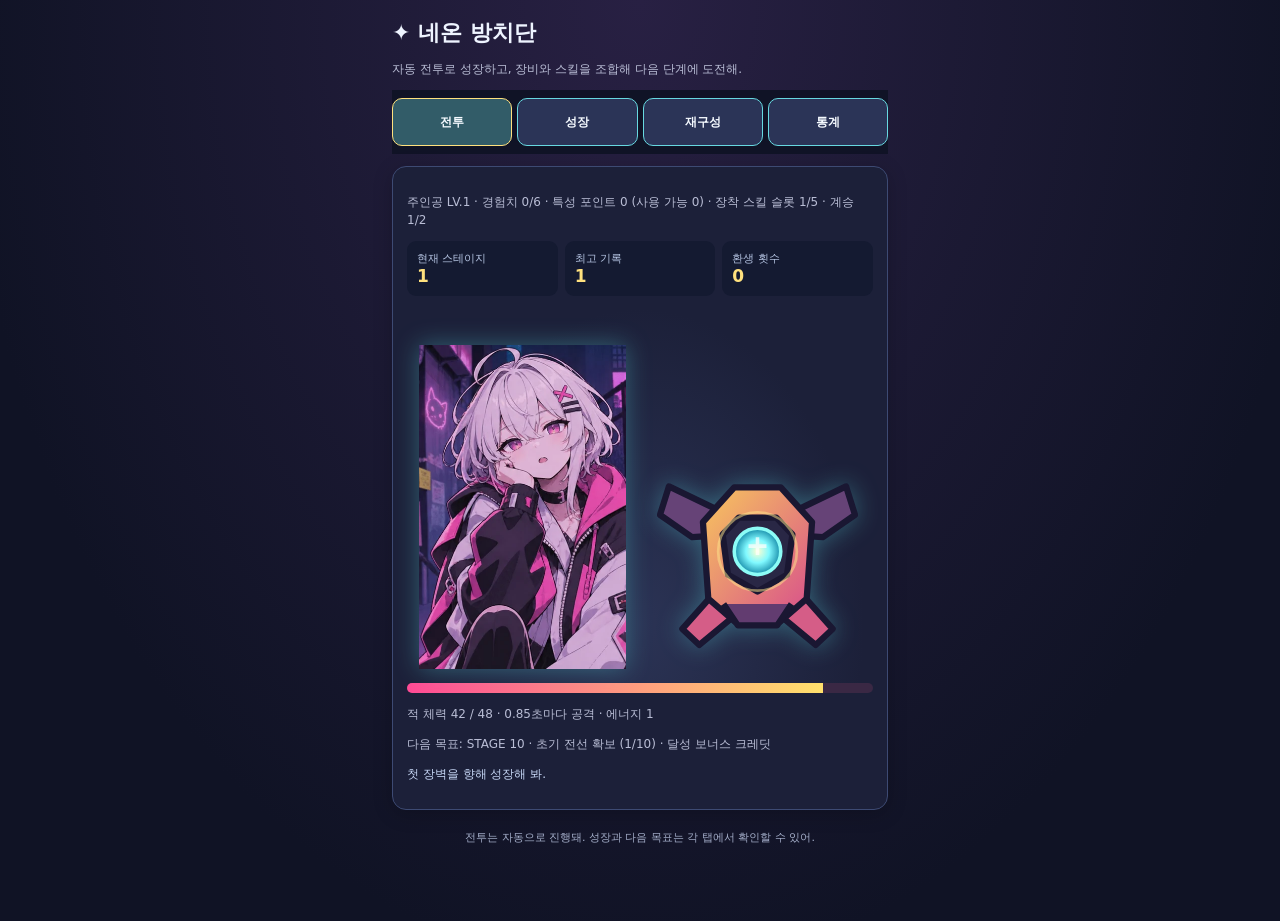
==== site/index.html @ 2f64c277 "fix: expose selected batch mode in initial portrait UI" ====
<!doctype html><html lang="ko"><head><meta charset="utf-8"><meta name="viewport" content="width=device-width,initial-scale=1,viewport-fit=cover"><title>네온 방치단</title><style>
:root{color-scheme:dark;font-family:system-ui,'Noto Sans KR',sans-serif;background:#101325;color:#eef4ff}*{box-sizing:border-box}body{margin:0;background:radial-gradient(ellipse at top,#282043,#101325 75%)}main{max-width:520px;margin:auto;padding:14px 12px 70px}h1{font-size:22px;margin:4px 0}h2{font-size:16px;margin:4px 0 12px;color:#8bf5e9}p{line-height:1.5}.sub{color:#b9bdd5;font-size:12px}.panel{background:#1c2039;border:1px solid #3d4a73;border-radius:14px;padding:14px;margin:12px 0;box-shadow:0 4px 20px #0003}.stats{display:grid;grid-template-columns:repeat(3,1fr);gap:7px}.stat{background:#141a31;padding:10px;border-radius:9px;font-size:11px;color:#b6c5e3}.stat strong{display:block;font-size:17px;color:#ffe17e;overflow-wrap:anywhere}.fight{display:flex;align-items:center;justify-content:space-around;gap:10px;min-height:145px}.fight img{height:106px;width:42%;object-fit:contain;filter:drop-shadow(0 0 12px #5de4e655)}.fight img:first-child{object-position:bottom}.bar{height:10px;background:#3a2844;border-radius:8px;overflow:hidden}.bar>div{height:100%;background:linear-gradient(90deg,#ff4a95,#ffe06c);transition:width .12s}.grid{display:grid;grid-template-columns:1fr 1fr;gap:9px}button{background:#2b3457;border:1px solid #67d9e1;color:#f5faff;padding:11px 9px;border-radius:10px;min-height:61px;font-weight:750;text-align:left;cursor:pointer}button:disabled{opacity:.38;cursor:default}button:focus-visible,input:focus-visible{outline:3px solid #ffe17e;outline-offset:3px}button strong{display:block;color:#ffe17e;font-size:13px}button small{display:block;color:#bbc9e5;margin-top:4px;font-size:11px;line-height:1.35}.wide{width:100%;margin:6px 0}.accent{background:#47305b;border-color:#f477c1}.good{background:#244f50;border-color:#80f3dc}.pill{display:inline-block;border:1px solid #77d9d4;border-radius:99px;padding:4px 9px;font-size:11px;color:#9ef7ef}.hint{background:#141a30;border-left:3px solid #ffcf66;padding:10px;font-size:12px;line-height:1.5}.log{font-size:12px;color:#c6d6f5;min-height:18px}.hide{display:none!important}label{font-size:12px;display:flex;align-items:center;gap:8px;margin:8px 0}input[type=checkbox]{width:19px;height:19px;accent-color:#5ee3d9}footer{font-size:11px;color:#a4aec9;text-align:center;margin-top:20px}#speedNotice{color:#ffe17e;font-size:12px}.nav{position:sticky;top:0;z-index:10;display:grid;grid-template-columns:repeat(4,1fr);gap:5px;background:#101325ed;padding:8px 0}.nav button{min-height:43px;text-align:center;padding:7px 2px;font-size:12px}.nav button.active{background:#325c68;border-color:#ffe17e}.view-hidden{display:none!important}
/* 40차: 세로형 모바일 터치/안전 영역 대응 */
html{-webkit-text-size-adjust:100%;touch-action:manipulation}body{min-width:0}main{padding-bottom:calc(76px + env(safe-area-inset-bottom,0px))}button{touch-action:manipulation;overflow-wrap:anywhere}.nav{top:env(safe-area-inset-top,0px);padding-top:8px}.nav button{min-height:48px}input[type=checkbox]{width:24px;height:24px;flex-shrink:0}.stat{min-width:0}.stat strong{font-variant-numeric:tabular-nums}@media(max-width:390px){main{padding-left:9px;padding-right:9px}.panel{padding:11px}.stats{gap:5px}.stat{padding:8px 6px;font-size:10px}.stat strong{font-size:15px}.grid{gap:6px}button{padding:10px 7px;min-height:54px;font-size:12px}.nav button{font-size:12px}.fight img{max-width:44%}}@media(max-width:340px){.stats{grid-template-columns:repeat(2,minmax(0,1fr))}.grid{grid-template-columns:1fr}.nav{gap:2px}.nav button{font-size:11px}}

/* Automated combat-visibility improvement: reserve a meaningful portrait combat canvas. */
[data-screen="battle"]{overflow:hidden}
[data-screen="battle"] .fight{min-height:clamp(250px,43svh,420px);gap:4px;align-items:flex-end;padding:10px 0 14px;background:radial-gradient(ellipse at 50% 85%,#38446d88,transparent 68%);border-radius:12px}
[data-screen="battle"] .fight img{height:clamp(210px,36svh,355px);width:49%;max-width:49%;object-fit:contain;object-position:center bottom}
[data-screen="battle"] .fight img:first-child{object-position:center bottom}
@media(max-height:620px){[data-screen="battle"] .fight{min-height:205px}[data-screen="battle"] .fight img{height:195px}}
@media(prefers-reduced-motion:no-preference){[data-screen="battle"] .fight img{transition:filter .2s ease}}
/* Portrait battle presence: subtle silhouettes and boss emphasis without new controls. */
@media(prefers-reduced-motion:no-preference){
 [data-screen="battle"] .fight img:first-child{animation:hero-breathe 2.8s ease-in-out infinite;transform-origin:center bottom}
 [data-screen="battle"] .fight img:last-child{animation:enemy-hover 2.2s ease-in-out infinite;transform-origin:center bottom}
 [data-screen="battle"] .fight img[src="boss_guardian.webp"]{animation:boss-presence 1.8s ease-in-out infinite;filter:drop-shadow(0 0 18px #ff6aab99)}
 [data-screen="battle"] .fight img[src="boss_overheat.webp"]{animation:boss-presence 1.6s ease-in-out infinite;filter:drop-shadow(0 0 18px #ffba6699)}
}
@keyframes hero-breathe{0%,100%{transform:translateY(0)}50%{transform:translateY(-4px)}}
@keyframes enemy-hover{0%,100%{transform:translateY(0)}50%{transform:translateY(-7px)}}
@keyframes boss-presence{0%,100%{transform:translateY(0) scale(1)}50%{transform:translateY(-5px) scale(1.035)}}

/* Integration v1: visual-only portrait combat hierarchy; gameplay bindings untouched. */
@media (max-width:520px){
 [data-screen="battle"]{background:linear-gradient(180deg,#26213f,#17213b 65%,#13192c);border-color:#685b87;box-shadow:0 12px 30px #0006}
 [data-screen="battle"] .fight{position:relative;min-height:clamp(265px,40svh,390px);align-items:flex-end;gap:2px;padding:20px 4px 18px;border:1px solid #6de5e433;border-radius:14px;background:radial-gradient(ellipse at 50% 88%,#2bb8bb35,transparent 55%),linear-gradient(180deg,#171a36,#222344)}
 [data-screen="battle"] .fight img{height:clamp(220px,36svh,350px);width:49%;max-width:49%;object-fit:contain;object-position:center bottom;filter:drop-shadow(0 12px 12px #0009)}
 [data-screen="battle"] .stats{position:relative;z-index:1;gap:5px}
 [data-screen="battle"] .stat{background:#111b34cc;border:1px solid #60739955}
 [data-screen="battle"] .bar{height:12px;border:1px solid #785f87}
}
@media (max-height:650px) and (max-width:520px){[data-screen="battle"] .fight{min-height:205px}[data-screen="battle"] .fight img{height:195px}}
@media (prefers-reduced-motion:reduce){[data-screen="battle"] .fight img{animation:none!important;transition:none!important}}
  .battle-cue{font-size:12px;font-weight:650;color:#9ceee5;margin:5px 0}.battle-cue.reward{color:#ffe17e}.battle-cue:empty{display:none}.quest-list{display:grid;gap:7px;margin:10px 0}.quest-row{display:flex;justify-content:space-between;align-items:center;gap:8px;min-width:0;padding:10px 12px;border-radius:9px;background:#141a31;font-size:12px}.quest-row span{min-width:0;overflow-wrap:anywhere}.quest-row strong{font-size:12px;color:#ffe17e;text-align:right;white-space:normal;overflow-wrap:anywhere;max-width:58%}
/* Keep full skill descriptions and actions in distinct rows; narrow mobile viewports must not overlap. */
#skillList{grid-template-columns:minmax(0,1fr)}
#skillList>[data-skill]{display:grid;grid-template-columns:repeat(2,minmax(0,1fr));gap:8px;padding:11px;min-width:0;background:#141a31;border:1px solid #52678a;border-radius:11px}
#skillList>[data-skill]>strong{grid-column:1/-1;display:block;min-width:0;overflow-wrap:anywhere;font-size:13px;line-height:1.5;color:#eef4ff}
#skillList>[data-skill]>button{min-width:0;min-height:48px;padding:8px;text-align:center;overflow-wrap:anywhere}

/* Stage-60 choice remains readable once claimed; mobile buttons have their own footprint. */
#allocationPanel{scroll-margin-top:80px}
#frontlineSupportChoices{grid-template-columns:repeat(2,minmax(0,1fr));gap:8px}
#frontlineSupportChoices button{min-width:0;min-height:68px;overflow-wrap:anywhere}
#frontlineSupportChoices button:disabled{opacity:.64}
#frontlineSupportChoices button.support-selected{opacity:1;background:#2c575d;border:2px solid #ffe17e}
</style></head><body><main>
<h1>✦ 네온 방치단</h1><p class="sub">자동 전투로 성장하고, 장비와 스킬을 조합해 다음 단계에 도전해.</p>
<nav class="nav" aria-label="화면 이동"><button data-view="battle" class="active">전투</button><button data-view="growth">성장</button><button data-view="reset">재구성</button><button data-view="stats">통계</button></nav>
<section data-screen="battle" class="panel"><p class="sub" id="heroGrowth" aria-live="polite"></p><div class="stats"><div class="stat">현재 스테이지<strong id="stage"></strong></div><div class="stat">최고 기록<strong id="best"></strong></div><div class="stat">환생 횟수<strong id="rebirths"></strong></div></div><div class="fight"><img src="seha_portrait.webp" alt="전투 캐릭터"><img id="enemyImage" src="enemy_scout.svg" alt="적"></div><div class="bar"><div id="hpBar"></div></div><p class="sub" id="battleInfo"></p><div id="skillCue" class="battle-cue" aria-live="off"></div><div id="rewardCue" class="battle-cue reward" aria-live="off"></div><p class="sub" id="battleGoal" aria-live="off"></p><p class="log" id="log"></p></section>
<section data-screen="growth" class="panel"><h2>⚔ 장비·스킬</h2><p class="sub" id="weaponInfo"></p><p class="sub" id="skillInfo"></p><p class="sub" id="skillChoiceInfo"></p><div id="skillChoice" class="grid"></div><div id="skillList" class="grid"></div><p class="sub">STAGE 15부터 무기 드롭, STAGE 20에서 첫 스킬 1개를 선택할 수 있어. 추가 스킬은 자동 전투 중 무작위로 획득하고, 재구성 시 계승 지정 스킬만 LV.1로 유지돼.</p></section>
<section data-screen="growth" class="panel"><h2>✦ 주인공 특성</h2><p class="sub" id="traitPoints"></p><div class="grid" id="traits"></div><button id="traitReset" class="wide">특성 전체 초기화 · 포인트 반환</button><p class="sub">스킬 가속·장비 탐색은 임시 적용 중이야. 계승 확장은 LV.60부터 투자할 수 있어.</p></section>
<section data-screen="stats" class="panel"><h2>◎ 성장 목표</h2><div id="goal" class="hint"></div><p id="speedNotice"></p></section>
<section data-screen="growth" class="panel"><h2>01 · 기본 성장</h2><div class="stats"><div class="stat">크레딧<strong id="credits"></strong></div><div class="stat">에너지 / 초<strong id="energyRate"></strong></div><div class="stat">전투력<strong id="power"></strong></div></div><p class="sub">전투에서 크레딧을 얻고, 발전기로 에너지를 생산해. 에너지는 전투력 증폭에 쓰여. 각 생산 계층은 다른 역할을 맡아.</p><div id="allocationPanel" class="hide" style="margin:10px 0;padding:10px;border:1px solid #555;border-radius:8px"><strong>STAGE 55 · 전선 배분</strong><p id="allocationStatus">균형 운용</p><div id="allocationCompare" class="hint" style="white-space:pre-line" aria-live="off"></div><div style="display:flex;gap:5px;flex-wrap:wrap"><button data-allocation="balanced">균형</button><button data-allocation="assault">공격 집중</button><button data-allocation="supply">보급 집중</button></div><small>공격은 현재 구간 돌파, 보급은 크레딧 축적에 유리해. 배분은 언제든 변경할 수 있어.</small>
<div id="frontlineSupportPanel" class="hide" style="border-top:1px solid #52678a;padding-top:12px;margin-top:12px">
 <strong>STAGE 60 · 전선 지원 선택</strong>
 <p class="sub" id="frontlineSupportInfo">이번 회차 무료 지원 1회</p>
 <div class="grid" id="frontlineSupportChoices">
  <button data-frontline-support="firepower"><strong>전투 지원</strong><small>전투 엔진 +2단계</small></button>
  <button data-frontline-support="industry"><strong>보급 지원</strong><small>크레딧 주조기 +2단계</small></button>
  <button data-frontline-support="training"><strong>훈련 지원</strong><small>다음 주인공 레벨 경험치 100%</small></button>
 </div><small>선택하지 않아도 자동 전투는 계속돼. 재구성하면 다시 선택할 수 있어.</small>
</div></div><button id="batchPurchase" type="button" class="wide" aria-pressed="false" aria-label="강화 구매 1회 선택됨. 누르면 3회로 변경">강화 구매: 1회</button><p class="sub">1회 / 최대 3회 선택 · 크레딧은 각 강화의 실제 비용만큼 차감돼. 자동 구매와는 별개야.</p><div class="grid" id="upgrades"></div></section>
<section data-screen="growth" class="panel"><h2>◇ 시간제 퀘스트</h2><p class="sub">긴급 배송(6초) · 부품 회수(30초) · 장거리 운송(120초). 전투와 별도로 진행되며, 보상을 직접 수령할 수 있어. 기존 정기 회수를 대체해.</p><div class="stats"><div class="stat" style="grid-column:span 3">퀘스트 대기 보상<strong id="cacheAmount">0</strong></div></div><div id="cacheTimer" class="quest-list" aria-live="off">진행 중</div><button class="wide good" id="claimCache">퀘스트 보상 수령</button></section>
<section data-screen="reset" class="panel"><h2>02 · 재구성</h2><p class="sub">스테이지 100부터 가능. 기본 성장과 현재 스테이지를 초기화하고 영구 코어를 얻어. 최고 기록과 해금 이력은 유지돼.</p><div class="stats"><div class="stat">보유 코어<strong id="cores"></strong></div><div class="stat">예상 획득<strong id="coreGain"></strong></div><div class="stat">영구 효율<strong id="coreBoost"></strong></div></div><button id="rebirth" class="wide accent">재구성 실행<small>초기화 범위와 보상 확인</small></button><div class="grid" id="coreUpgrades"></div></section>
<section data-screen="reset" class="panel"><h2>03 · 자동화</h2><p class="sub">첫 재구성 이후 자동 구매가 열리고, 코어로 자동화 수준을 강화할 수 있어. 이전 구간의 반복 조작을 줄이는 것이 목표야.</p><div id="autoLocked" class="hint">첫 재구성 후 자동 구매를 해금할 수 있어.</div><div id="autoControls" class="hide"><label><input type="checkbox" id="autoBuy"> 기본 성장 자동 구매</label><label><input type="checkbox" id="autoRebirth"> 조건부 자동 재구성 (상위 해금 필요)</label><label><input type="checkbox" id="phaseFocus"> 위상 목표 우선 (재구성 2회부터 자동 환생 일시 보류)</label><p class="sub" id="autoDetails"></p></div></section>
<section data-screen="reset" class="panel"><h2>04 · 위상 전환</h2><p class="sub">스테이지 180과 재구성 2회부터 가능. 재구성 계층까지 초기화하고 새로운 영구 생산 효율을 얻어.</p><div class="stats"><div class="stat">위상 토큰<strong id="phaseTokens"></strong></div><div class="stat">예상 획득<strong id="phaseGain"></strong></div><div class="stat">위상 전환<strong id="phases"></strong></div></div><button id="phase" class="wide">위상 전환 실행</button><p class="sub">첫 위상 전환 이후 위상 흐름 생산과 압축 연구가 열려. 위상 압축은 이후 환생의 시작 조건과 보상을 변경해.</p></section>
<section data-screen="reset" class="panel hide" id="phaseLayer"><h2>05 · 위상 생산 계층</h2><p class="sub">첫 위상 전환 이후부터 흐름을 자동 생산해. 위상 압축은 다음 재구성의 코어 획득량과 시작 자원을 높여, 이전 성장 구간을 더 빠르게 통과하게 해.</p><div class="stats"><div class="stat">위상 흐름<strong id="phaseFlux"></strong></div><div class="stat">초당 흐름<strong id="fluxRate"></strong></div><div class="stat">압축 단계<strong id="phaseEngineLevel">영구 유지</strong></div></div><button id="phaseEngine" class="wide good">위상 압축 강화</button></section>
<section data-screen="stats" class="panel"><h2>설정</h2><button id="save" class="wide">지금 저장</button><button id="reset" class="wide">저장 데이터 초기화 (2회 확인)</button><p class="sub">최대 2시간 오프라인 생산을 계산해. 자동 환생은 오프라인에서 실행하지 않아.</p></section>
<section data-screen="stats" class="panel"><h2>상세 통계</h2><div class="stats"><div class="stat">현재 STAGE<strong id="statStage">1</strong></div><div class="stat">처치 수<strong id="statKills">0</strong></div><div class="stat">공격 간격<strong id="statInterval">0.85초</strong></div></div><p class="sub">상세 기록은 필요할 때만 이 탭에서 확인해.</p></section><footer>전투는 자동으로 진행돼. 성장과 다음 목표는 각 탭에서 확인할 수 있어.</footer></main><script src="game.js"></script><script>(function(){const buttons=[...document.querySelectorAll('[data-view]')];function show(view){buttons.forEach(b=>{b.classList.toggle('active',b.dataset.view===view);b.setAttribute('aria-pressed',String(b.dataset.view===view))});document.querySelectorAll('[data-screen]').forEach(el=>el.classList.toggle('view-hidden',el.dataset.screen!==view));}buttons.forEach(b=>b.addEventListener('click',()=>show(b.dataset.view)));show('battle');setInterval(()=>{if(typeof s==='undefined')return;document.getElementById('statStage').textContent=fmt(s.stage);document.getElementById('statKills').textContent=fmt(s.kills);document.getElementById('statInterval').textContent=attackInterval().toFixed(2)+'초';},500)})();</script></body></html>
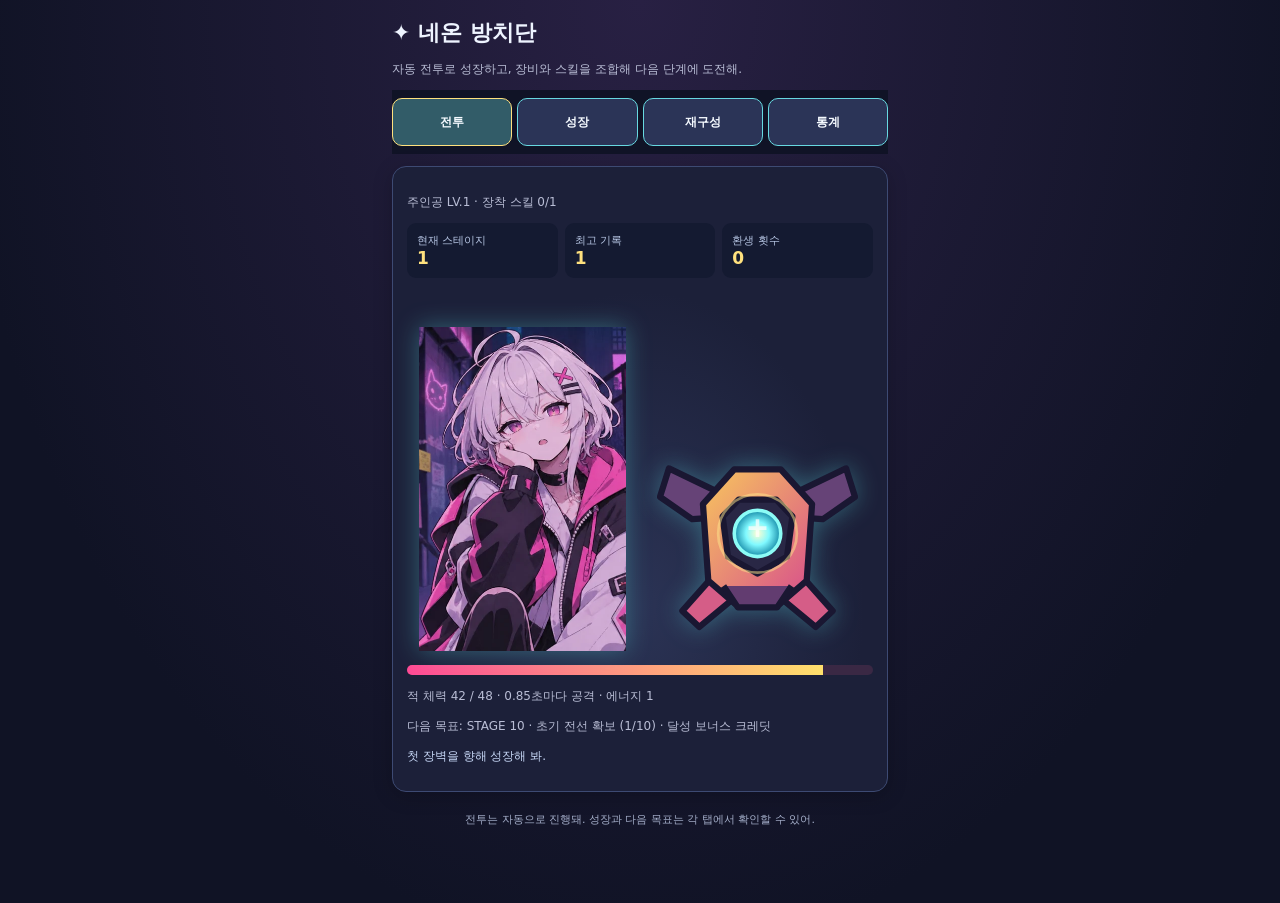
==== commit a67a1313: "ui(growth): add stage75 optional reward panel and move detailed hero stats out of battle" ====
--- a/site/index.html
+++ b/site/index.html
@@ -44,12 +44,17 @@
 #frontlineSupportChoices{grid-template-columns:repeat(2,minmax(0,1fr));gap:8px}
 #frontlineSupportChoices button{min-width:0;min-height:68px;overflow-wrap:anywhere}
 #frontlineSupportChoices button:disabled{opacity:.64}
-#frontlineSupportChoices button.support-selected{opacity:1;background:#2c575d;border:2px solid #ffe17e}
+#frontlineSupportChoices button.support-selected,#breakthroughChoices button.support-selected{opacity:1;background:#2c575d;border:2px solid #ffe17e}
+#breakthroughPanel{border-top:1px solid #52678a;padding-top:12px;margin-top:12px}
+#breakthroughChoices{grid-template-columns:repeat(2,minmax(0,1fr));gap:8px}
+#breakthroughChoices button{min-width:0;min-height:68px;overflow-wrap:anywhere}
+#breakthroughChoices button:disabled{opacity:.64}
+#breakthroughInfo{overflow-wrap:anywhere}
 </style></head><body><main>
 <h1>✦ 네온 방치단</h1><p class="sub">자동 전투로 성장하고, 장비와 스킬을 조합해 다음 단계에 도전해.</p>
 <nav class="nav" aria-label="화면 이동"><button data-view="battle" class="active">전투</button><button data-view="growth">성장</button><button data-view="reset">재구성</button><button data-view="stats">통계</button></nav>
 <section data-screen="battle" class="panel"><p class="sub" id="heroGrowth" aria-live="polite"></p><div class="stats"><div class="stat">현재 스테이지<strong id="stage"></strong></div><div class="stat">최고 기록<strong id="best"></strong></div><div class="stat">환생 횟수<strong id="rebirths"></strong></div></div><div class="fight"><img src="seha_portrait.webp" alt="전투 캐릭터"><img id="enemyImage" src="enemy_scout.svg" alt="적"></div><div class="bar"><div id="hpBar"></div></div><p class="sub" id="battleInfo"></p><div id="skillCue" class="battle-cue" aria-live="off"></div><div id="rewardCue" class="battle-cue reward" aria-live="off"></div><p class="sub" id="battleGoal" aria-live="off"></p><p class="log" id="log"></p></section>
-<section data-screen="growth" class="panel"><h2>⚔ 장비·스킬</h2><p class="sub" id="weaponInfo"></p><p class="sub" id="skillInfo"></p><p class="sub" id="skillChoiceInfo"></p><div id="skillChoice" class="grid"></div><div id="skillList" class="grid"></div><p class="sub">STAGE 15부터 무기 드롭, STAGE 20에서 첫 스킬 1개를 선택할 수 있어. 추가 스킬은 자동 전투 중 무작위로 획득하고, 재구성 시 계승 지정 스킬만 LV.1로 유지돼.</p></section>
+<section data-screen="growth" class="panel"><h2>⚔ 장비·스킬</h2><p class="sub" id="heroDetails"></p><p class="sub" id="weaponInfo"></p><p class="sub" id="skillInfo"></p><p class="sub" id="skillChoiceInfo"></p><div id="skillChoice" class="grid"></div><div id="skillList" class="grid"></div><p class="sub">STAGE 15부터 무기 드롭, STAGE 20에서 첫 스킬 1개를 선택할 수 있어. 추가 스킬은 자동 전투 중 무작위로 획득하고, 재구성 시 계승 지정 스킬만 LV.1로 유지돼.</p></section>
 <section data-screen="growth" class="panel"><h2>✦ 주인공 특성</h2><p class="sub" id="traitPoints"></p><div class="grid" id="traits"></div><button id="traitReset" class="wide">특성 전체 초기화 · 포인트 반환</button><p class="sub">스킬 가속·장비 탐색은 임시 적용 중이야. 계승 확장은 LV.60부터 투자할 수 있어.</p></section>
 <section data-screen="stats" class="panel"><h2>◎ 성장 목표</h2><div id="goal" class="hint"></div><p id="speedNotice"></p></section>
 <section data-screen="growth" class="panel"><h2>01 · 기본 성장</h2><div class="stats"><div class="stat">크레딧<strong id="credits"></strong></div><div class="stat">에너지 / 초<strong id="energyRate"></strong></div><div class="stat">전투력<strong id="power"></strong></div></div><p class="sub">전투에서 크레딧을 얻고, 발전기로 에너지를 생산해. 에너지는 전투력 증폭에 쓰여. 각 생산 계층은 다른 역할을 맡아.</p><div id="allocationPanel" class="hide" style="margin:10px 0;padding:10px;border:1px solid #555;border-radius:8px"><strong>STAGE 55 · 전선 배분</strong><p id="allocationStatus">균형 운용</p><div id="allocationCompare" class="hint" style="white-space:pre-line" aria-live="off"></div><div style="display:flex;gap:5px;flex-wrap:wrap"><button data-allocation="balanced">균형</button><button data-allocation="assault">공격 집중</button><button data-allocation="supply">보급 집중</button></div><small>공격은 현재 구간 돌파, 보급은 크레딧 축적에 유리해. 배분은 언제든 변경할 수 있어.</small>
@@ -61,11 +66,21 @@
   <button data-frontline-support="industry"><strong>보급 지원</strong><small>크레딧 주조기 +2단계</small></button>
   <button data-frontline-support="training"><strong>훈련 지원</strong><small>다음 주인공 레벨 경험치 100%</small></button>
  </div><small>선택하지 않아도 자동 전투는 계속돼. 재구성하면 다시 선택할 수 있어.</small>
-</div></div><button id="batchPurchase" type="button" class="wide" aria-pressed="false" aria-label="강화 구매 1회 선택됨. 누르면 3회로 변경">강화 구매: 1회</button><p class="sub">1회 / 최대 3회 선택 · 크레딧은 각 강화의 실제 비용만큼 차감돼. 자동 구매와는 별개야.</p><div class="grid" id="upgrades"></div></section>
+</div>
+<div id="breakthroughPanel" class="hide">
+  <strong>STAGE 75 · 후반 보급 선택</strong>
+  <p class="sub" id="breakthroughInfo">이번 회차 무료 보급 1회</p>
+  <div id="breakthroughChoices" class="grid">
+    <button data-breakthrough="weapon"><strong>무기 보급</strong><small>무기가 없으면 지급 · 이번 회차 무기 전투력 +20%</small></button>
+    <button data-breakthrough="skill"><strong>스킬 집중</strong><small>장착 스킬마다 다음 레벨 경험치 지급</small></button>
+    <button data-breakthrough="credits"><strong>회수 작전</strong><small>STAGE 75 처치 크레딧 4회분 지급</small></button>
+  </div>
+  <small>선택하지 않아도 전투는 계속돼. 선택은 재구성 때 초기화돼.</small>
+</div></div><button id="batchPurchase" type="button" class="wide" aria-pressed="false" aria-label="강화 구매 1회 선택됨. 누르면 3회로 변경">강화 구매: 1회</button><p class="sub">1회 / 최대 3회 선택 · 한 번 클릭하면 선택한 강화 1종만 최대 3단계까지 연속 구매해. 각 단계의 실제 비용을 차감하며, 영구 자동 구매와는 별개야.</p><div class="grid" id="upgrades"></div></section>
 <section data-screen="growth" class="panel"><h2>◇ 시간제 퀘스트</h2><p class="sub">긴급 배송(6초) · 부품 회수(30초) · 장거리 운송(120초). 전투와 별도로 진행되며, 보상을 직접 수령할 수 있어. 기존 정기 회수를 대체해.</p><div class="stats"><div class="stat" style="grid-column:span 3">퀘스트 대기 보상<strong id="cacheAmount">0</strong></div></div><div id="cacheTimer" class="quest-list" aria-live="off">진행 중</div><button class="wide good" id="claimCache">퀘스트 보상 수령</button></section>
 <section data-screen="reset" class="panel"><h2>02 · 재구성</h2><p class="sub">스테이지 100부터 가능. 기본 성장과 현재 스테이지를 초기화하고 영구 코어를 얻어. 최고 기록과 해금 이력은 유지돼.</p><div class="stats"><div class="stat">보유 코어<strong id="cores"></strong></div><div class="stat">예상 획득<strong id="coreGain"></strong></div><div class="stat">영구 효율<strong id="coreBoost"></strong></div></div><button id="rebirth" class="wide accent">재구성 실행<small>초기화 범위와 보상 확인</small></button><div class="grid" id="coreUpgrades"></div></section>
 <section data-screen="reset" class="panel"><h2>03 · 자동화</h2><p class="sub">첫 재구성 이후 자동 구매가 열리고, 코어로 자동화 수준을 강화할 수 있어. 이전 구간의 반복 조작을 줄이는 것이 목표야.</p><div id="autoLocked" class="hint">첫 재구성 후 자동 구매를 해금할 수 있어.</div><div id="autoControls" class="hide"><label><input type="checkbox" id="autoBuy"> 기본 성장 자동 구매</label><label><input type="checkbox" id="autoRebirth"> 조건부 자동 재구성 (상위 해금 필요)</label><label><input type="checkbox" id="phaseFocus"> 위상 목표 우선 (재구성 2회부터 자동 환생 일시 보류)</label><p class="sub" id="autoDetails"></p></div></section>
 <section data-screen="reset" class="panel"><h2>04 · 위상 전환</h2><p class="sub">스테이지 180과 재구성 2회부터 가능. 재구성 계층까지 초기화하고 새로운 영구 생산 효율을 얻어.</p><div class="stats"><div class="stat">위상 토큰<strong id="phaseTokens"></strong></div><div class="stat">예상 획득<strong id="phaseGain"></strong></div><div class="stat">위상 전환<strong id="phases"></strong></div></div><button id="phase" class="wide">위상 전환 실행</button><p class="sub">첫 위상 전환 이후 위상 흐름 생산과 압축 연구가 열려. 위상 압축은 이후 환생의 시작 조건과 보상을 변경해.</p></section>
 <section data-screen="reset" class="panel hide" id="phaseLayer"><h2>05 · 위상 생산 계층</h2><p class="sub">첫 위상 전환 이후부터 흐름을 자동 생산해. 위상 압축은 다음 재구성의 코어 획득량과 시작 자원을 높여, 이전 성장 구간을 더 빠르게 통과하게 해.</p><div class="stats"><div class="stat">위상 흐름<strong id="phaseFlux"></strong></div><div class="stat">초당 흐름<strong id="fluxRate"></strong></div><div class="stat">압축 단계<strong id="phaseEngineLevel">영구 유지</strong></div></div><button id="phaseEngine" class="wide good">위상 압축 강화</button></section>
 <section data-screen="stats" class="panel"><h2>설정</h2><button id="save" class="wide">지금 저장</button><button id="reset" class="wide">저장 데이터 초기화 (2회 확인)</button><p class="sub">최대 2시간 오프라인 생산을 계산해. 자동 환생은 오프라인에서 실행하지 않아.</p></section>
-<section data-screen="stats" class="panel"><h2>상세 통계</h2><div class="stats"><div class="stat">현재 STAGE<strong id="statStage">1</strong></div><div class="stat">처치 수<strong id="statKills">0</strong></div><div class="stat">공격 간격<strong id="statInterval">0.85초</strong></div></div><p class="sub">상세 기록은 필요할 때만 이 탭에서 확인해.</p></section><footer>전투는 자동으로 진행돼. 성장과 다음 목표는 각 탭에서 확인할 수 있어.</footer></main><script src="game.js"></script><script>(function(){const buttons=[...document.querySelectorAll('[data-view]')];function show(view){buttons.forEach(b=>{b.classList.toggle('active',b.dataset.view===view);b.setAttribute('aria-pressed',String(b.dataset.view===view))});document.querySelectorAll('[data-screen]').forEach(el=>el.classList.toggle('view-hidden',el.dataset.screen!==view));}buttons.forEach(b=>b.addEventListener('click',()=>show(b.dataset.view)));show('battle');setInterval(()=>{if(typeof s==='undefined')return;document.getElementById('statStage').textContent=fmt(s.stage);document.getElementById('statKills').textContent=fmt(s.kills);document.getElementById('statInterval').textContent=attackInterval().toFixed(2)+'초';},500)})();</script></body></html>
+<section data-screen="stats" class="panel"><h2>상세 통계</h2><p class="sub" id="heroStats"></p><div class="stats"><div class="stat">현재 STAGE<strong id="statStage">1</strong></div><div class="stat">처치 수<strong id="statKills">0</strong></div><div class="stat">공격 간격<strong id="statInterval">0.85초</strong></div></div><p class="sub">상세 기록은 필요할 때만 이 탭에서 확인해.</p></section><footer>전투는 자동으로 진행돼. 성장과 다음 목표는 각 탭에서 확인할 수 있어.</footer></main><script src="game.js"></script><script>(function(){const buttons=[...document.querySelectorAll('[data-view]')];function show(view){buttons.forEach(b=>{b.classList.toggle('active',b.dataset.view===view);b.setAttribute('aria-pressed',String(b.dataset.view===view))});document.querySelectorAll('[data-screen]').forEach(el=>el.classList.toggle('view-hidden',el.dataset.screen!==view));}buttons.forEach(b=>b.addEventListener('click',()=>show(b.dataset.view)));show('battle');setInterval(()=>{if(typeof s==='undefined')return;document.getElementById('statStage').textContent=fmt(s.stage);document.getElementById('statKills').textContent=fmt(s.kills);document.getElementById('statInterval').textContent=attackInterval().toFixed(2)+'초';},500)})();</script></body></html>
